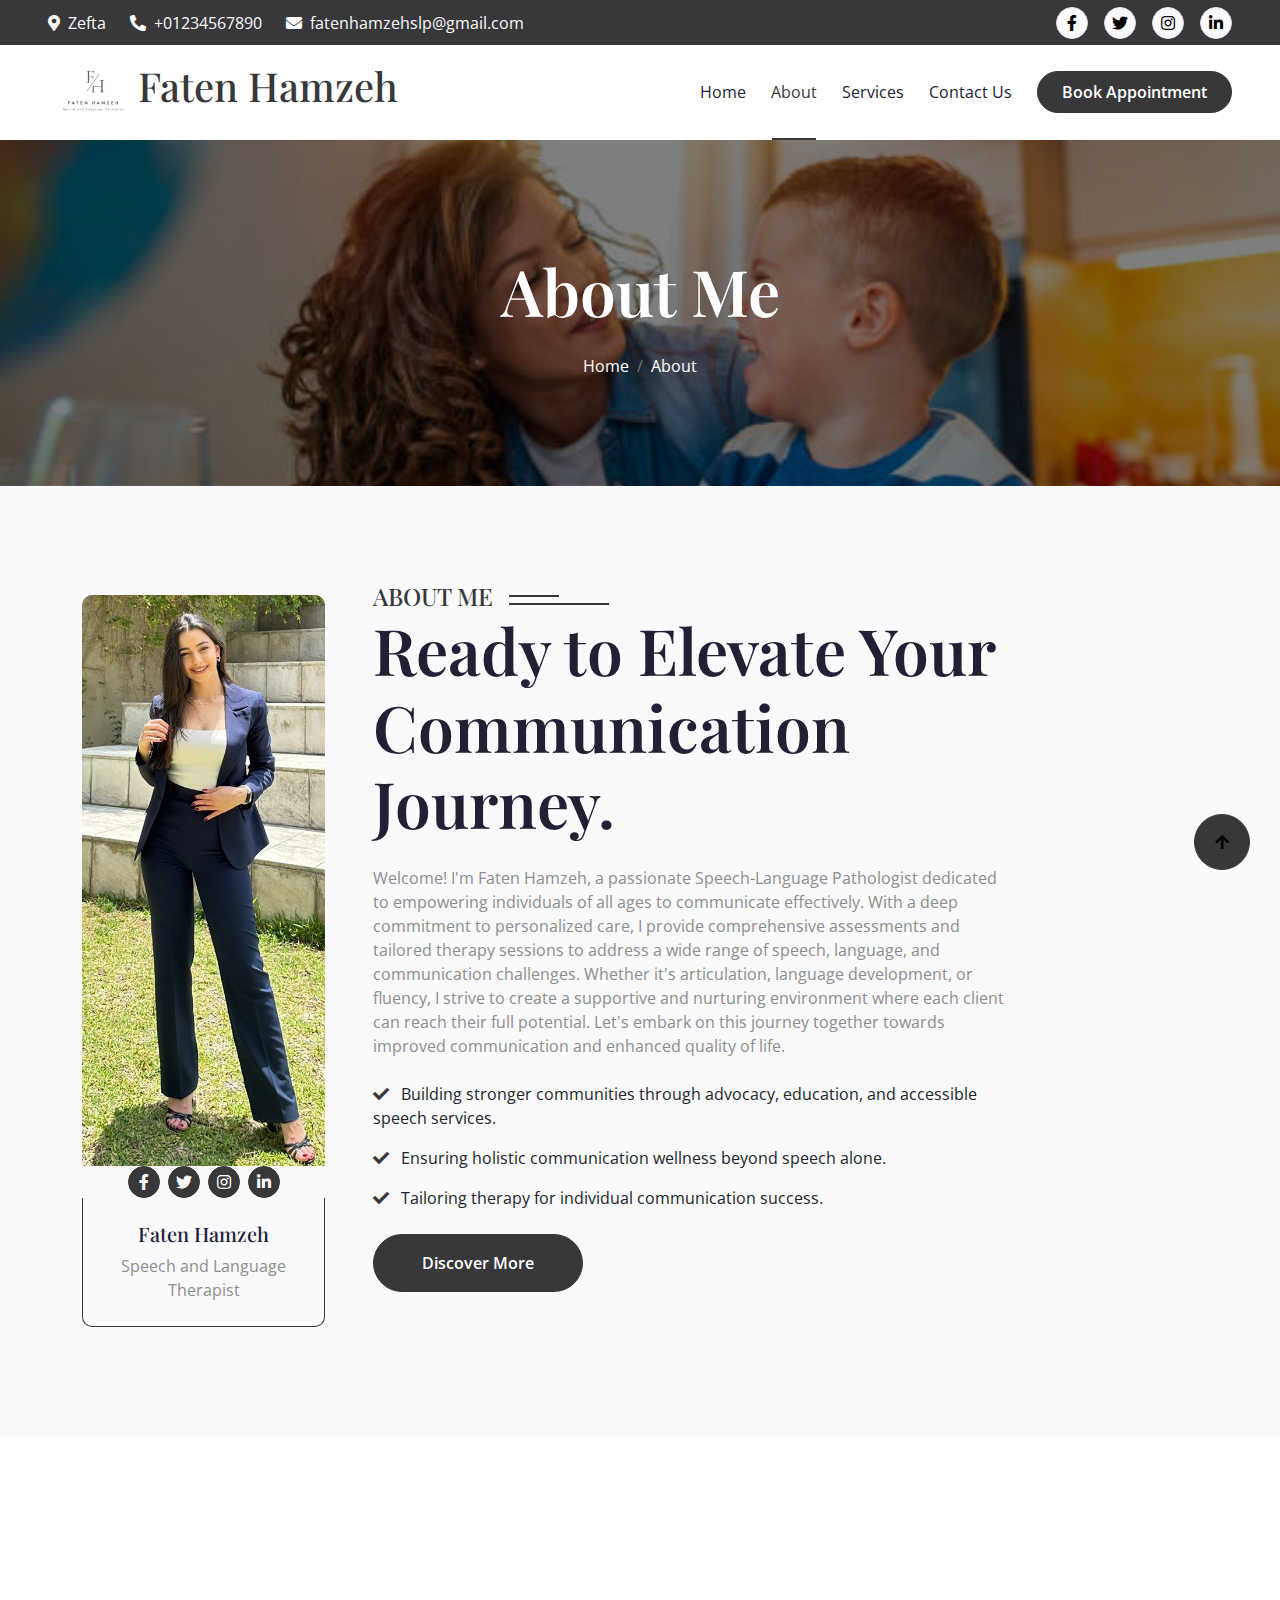
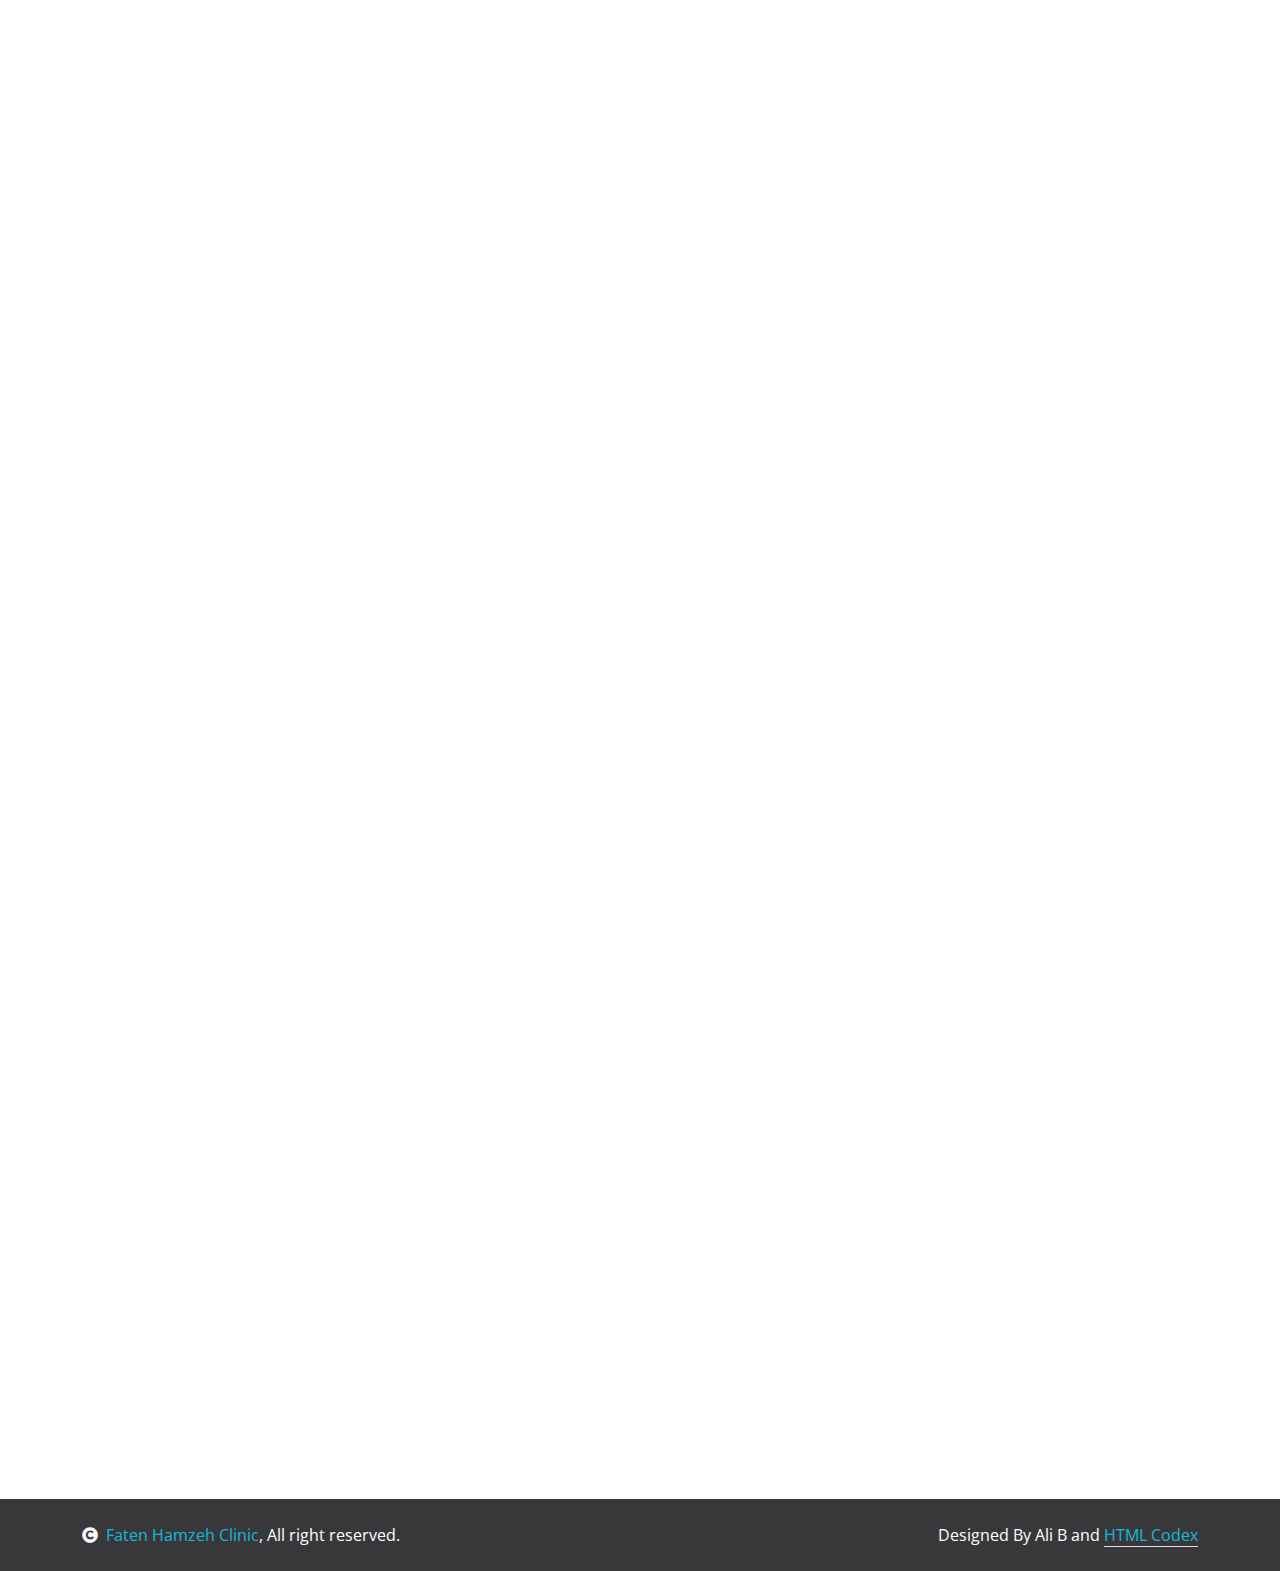
==== about.html @ fc1c50d9 "v1" ====
<!DOCTYPE html>
<html lang="en">

    <head>
        <meta charset="utf-8">
        <title>Faten Hamzeh - Speech and Language Therapist</title>
        <meta content="width=device-width, initial-scale=1.0" name="viewport">
        <meta content="" name="keywords">
        <meta content="" name="description">

        <!-- Google Web Fonts -->
        <link rel="preconnect" href="https://fonts.googleapis.com">
        <link rel="preconnect" href="https://fonts.gstatic.com" crossorigin>
        <link href="https://fonts.googleapis.com/css2?family=Open+Sans:wght@400;500;600&family=Playfair+Display:wght@400;500;600&display=swap" rel="stylesheet"> 

        <!-- Icon Font Stylesheet -->
        <link rel="stylesheet" href="https://use.fontawesome.com/releases/v5.15.4/css/all.css"/>
        <link href="https://cdn.jsdelivr.net/npm/bootstrap-icons@1.4.1/font/bootstrap-icons.css" rel="stylesheet">

        <!-- Libraries Stylesheet -->
        <link href="lib/animate/animate.min.css" rel="stylesheet">
        <link href="lib/owlcarousel/assets/owl.carousel.min.css" rel="stylesheet">


        <!-- Customized Bootstrap Stylesheet -->
        <link href="css/bootstrap.min.css" rel="stylesheet">

        <!-- Template Stylesheet -->
        <link href="css/style.css" rel="stylesheet">
    </head>

    <body>

        <!-- Spinner Start -->
        <div id="spinner" class="show bg-white position-fixed translate-middle w-100 vh-100 top-50 start-50 d-flex align-items-center justify-content-center">
            <div class="spinner-border text-primary" style="width: 3rem; height: 3rem;" role="status">
                <span class="sr-only">Loading...</span>
            </div>
        </div>
        <!-- Spinner End -->


        <!-- Topbar Start -->
        <div class="container-fluid bg-dark px-5 d-none d-lg-block">
            <div class="row gx-0 align-items-center" style="height: 45px;">
                <div class="col-lg-8 text-center text-lg-start mb-lg-0">
                    <div class="d-flex flex-wrap">
                        <a href="#" class="text-light me-4"><i class="fas fa-map-marker-alt text-primary me-2" style="color: white !important;"></i>Zefta</a>
                        <a href="#" class="text-light me-4"><i class="fas fa-phone-alt text-primary me-2" style="color: white !important;"></i>+01234567890</a>
                        <a href="#" class="text-light me-0"><i class="fas fa-envelope text-primary me-2" style="color: white !important;"></i>fatenhamzehslp@gmail.com</a>
                    </div>
                </div>
                <div class="col-lg-4 text-center text-lg-end">
                    <div class="d-flex align-items-center justify-content-end">
                        <a href="#" class="btn btn-light btn-square border rounded-circle nav-fill me-3"><i class="fab fa-facebook-f"></i></a>
                        <a href="#" class="btn btn-light btn-square border rounded-circle nav-fill me-3"><i class="fab fa-twitter"></i></a>
                        <a href="#" class="btn btn-light btn-square border rounded-circle nav-fill me-3"><i class="fab fa-instagram"></i></a>
                        <a href="#" class="btn btn-light btn-square border rounded-circle nav-fill me-0"><i class="fab fa-linkedin-in"></i></a>
                    </div>
                </div>
            </div>
        </div>
        <!-- Topbar End -->


        <!-- Navbar & Hero Start -->
        <div class="container-fluid position-relative p-0">
            <nav class="navbar navbar-expand-lg navbar-light bg-white px-4 px-lg-5 py-3 py-lg-0">
                <a href="index.html" class="navbar-brand p-0">
                    <h1 class="text-primary m-0"><img src="img/3.png" alt="Logo">Faten Hamzeh</h1>
                    <!-- <img src="img/logo.png" alt="Logo"> -->
                </a>
                <button class="navbar-toggler" type="button" data-bs-toggle="collapse" data-bs-target="#navbarCollapse">
                    <span class="fa fa-bars"></span>
                </button>
                <div class="collapse navbar-collapse" id="navbarCollapse">
                    <div class="navbar-nav ms-auto py-0">
                        <a href="index.html" class="nav-item nav-link">Home</a>
                        <a href="about.html" class="nav-item nav-link active">About</a>
                        <a href="service.html" class="nav-item nav-link">Services</a>
                        <!-- <a href="testimonial.html" class="nav-item nav-link">Testimonial</a> -->
                        <!-- <div class="nav-item dropdown">
                            <a href="#" class="nav-link dropdown-toggle" data-bs-toggle="dropdown">Pages</a>
                            <div class="dropdown-menu m-0">
                                <a href="appointment.html" class="dropdown-item">Appointment</a>
                                <a href="feature.html" class="dropdown-item">Features</a>
                                <a href="blog.html" class="dropdown-item">Our Blog</a>
                                <a href="team.html" class="dropdown-item">Our Team</a>
                                
                               <a href="404.html" class="dropdown-item">404 Page</a>
                            </div>
                        </div> -->
                        <a href="contact.html" class="nav-item nav-link">Contact Us</a>
                    </div>
                    <a href="appointment.html" class="btn btn-primary rounded-pill text-white py-2 px-4 flex-wrap flex-sm-shrink-0">Book Appointment</a>
                </div>
            </nav>
        </div>
        <!-- Navbar End -->


        <!-- Header Start -->
        <div class="container-fluid bg-breadcrumb">
            <div class="container text-center py-5" style="max-width: 900px;">
                <h3 class="text-white display-3 mb-4 wow fadeInDown" data-wow-delay="0.1s">About Me</h1>
                <ol class="breadcrumb justify-content-center mb-0 wow fadeInDown" data-wow-delay="0.3s">
                    <li class="breadcrumb-item"><a href="index.html">Home</a></li>
                    <!-- <li class="breadcrumb-item"><a href="#">Pages</a></li> -->
                    <li class="breadcrumb-item active text-primary" style="color: white !important;">About</li>
                </ol>    
            </div>
        </div>
        <!-- Header End -->


        <!-- About Start -->
        <div class="container-fluid about bg-light py-5">
            <div class="container py-5">
                <div class="row g-5 align-items-center">
                    <!-- <div class="col-lg-5 wow fadeInLeft" data-wow-delay="0.2s">
                        <div class="about-img pb-5 ps-5">
                            <img src="img/faten.JPG" class="img-fluid rounded w-100" style="object-fit: cover;" alt="Image">
                        </div>
                    </div> -->
                    <div class="col-md-6 col-lg-6 col-xl-3 wow fadeInUp" data-wow-delay="0.1s">
                        <div class="team-item rounded">
                            <div class="team-img rounded-top h-100">
                                <img src="img/faten2.JPG" class="img-fluid rounded-top w-100" alt="">
                                <div class="team-icon d-flex justify-content-center">
                                    <a class="btn btn-square btn-primary text-white rounded-circle mx-1" href=""><i class="fab fa-facebook-f"></i></a>
                                    <a class="btn btn-square btn-primary text-white rounded-circle mx-1" href=""><i class="fab fa-twitter"></i></a>
                                    <a class="btn btn-square btn-primary text-white rounded-circle mx-1" href=""><i class="fab fa-instagram"></i></a>
                                    <a class="btn btn-square btn-primary text-white rounded-circle mx-1" href=""><i class="fab fa-linkedin-in"></i></a>
                                </div>
                            </div>
                            <div class="team-content text-center border border-primary border-top-0 rounded-bottom p-4">
                                <h5>Faten Hamzeh</h5>
                                <p class="mb-0">Speech and Language Therapist</p>
                            </div>
                        </div>
                    </div>
                    <div class="col-lg-7 wow fadeInRight" data-wow-delay="0.4s">
                        <div class="section-title text-start mb-5">
                            <h4 class="sub-title pe-3 mb-0">About Me</h4>
                            <h1 class="display-3 mb-4">Ready to Elevate Your Communication Journey.</h1>
                            <p class="mb-4">Welcome! I'm Faten Hamzeh, a passionate Speech-Language Pathologist dedicated to empowering individuals of all ages to communicate effectively. With a deep commitment to personalized care, I provide comprehensive assessments and tailored therapy sessions to address a wide range of speech, language, and communication challenges. Whether it's articulation, language development, or fluency, I strive to create a supportive and nurturing environment where each client can reach their full potential. Let's embark on this journey together towards improved communication and enhanced quality of life.</p>
                            <div class="mb-4">
                                <p class="text-secondary"><i class="fa fa-check text-primary me-2"></i> Building stronger communities through advocacy, education, and accessible speech services.</p>
                                <p class="text-secondary"><i class="fa fa-check text-primary me-2"></i> Ensuring holistic communication wellness beyond speech alone.</p>
                                <p class="text-secondary"><i class="fa fa-check text-primary me-2"></i> Tailoring therapy for individual communication success.</p>
                            </div>
                            <a href="about.html" class="btn btn-primary rounded-pill text-white py-3 px-5">Discover More</a>
                        </div>
                    </div>
                </div>
            </div>
        </div>
        <!-- About End -->


        <!-- Team Start -->
        <!-- <div class="container-fluid team py-5">
            <div class="container py-5">
                <div class="section-title mb-5 wow fadeInUp" data-wow-delay="0.1s">
                    <div class="sub-style">
                        <h4 class="sub-title px-3 mb-0">Meet our team</h4>
                    </div>
                    <h1 class="display-3 mb-4">Physiotherapy Services from Professional Therapist</h1>
                    <p class="mb-0">Lorem ipsum dolor sit amet consectetur adipisicing elit. Quaerat deleniti amet at atque sequi quibusdam cumque itaque repudiandae temporibus, eius nam mollitia voluptas maxime veniam necessitatibus saepe in ab? Repellat!</p>
                </div>
                <div class="row g-4 justify-content-center">
                    <div class="col-md-6 col-lg-6 col-xl-3 wow fadeInUp" data-wow-delay="0.1s">
                        <div class="team-item rounded">
                            <div class="team-img rounded-top h-100">
                                <img src="img/team-1.jpg" class="img-fluid rounded-top w-100" alt="">
                                <div class="team-icon d-flex justify-content-center">
                                    <a class="btn btn-square btn-primary text-white rounded-circle mx-1" href=""><i class="fab fa-facebook-f"></i></a>
                                    <a class="btn btn-square btn-primary text-white rounded-circle mx-1" href=""><i class="fab fa-twitter"></i></a>
                                    <a class="btn btn-square btn-primary text-white rounded-circle mx-1" href=""><i class="fab fa-instagram"></i></a>
                                    <a class="btn btn-square btn-primary text-white rounded-circle mx-1" href=""><i class="fab fa-linkedin-in"></i></a>
                                </div>
                            </div>
                            <div class="team-content text-center border border-primary border-top-0 rounded-bottom p-4">
                                <h5>Full Name</h5>
                                <p class="mb-0">Message Physio Therapist</p>
                            </div>
                        </div>
                    </div>
                    <div class="col-md-6 col-lg-6 col-xl-3 wow fadeInUp" data-wow-delay="0.3s">
                        <div class="team-item rounded">
                            <div class="team-img rounded-top h-100">
                                <img src="img/team-2.jpg" class="img-fluid rounded-top w-100" alt="">
                                <div class="team-icon d-flex justify-content-center">
                                    <a class="btn btn-square btn-primary text-white rounded-circle mx-1" href=""><i class="fab fa-facebook-f"></i></a>
                                    <a class="btn btn-square btn-primary text-white rounded-circle mx-1" href=""><i class="fab fa-twitter"></i></a>
                                    <a class="btn btn-square btn-primary text-white rounded-circle mx-1" href=""><i class="fab fa-instagram"></i></a>
                                    <a class="btn btn-square btn-primary text-white rounded-circle mx-1" href=""><i class="fab fa-linkedin-in"></i></a>
                                </div>
                            </div>
                            <div class="team-content text-center border border-primary border-top-0 rounded-bottom p-4">
                                <h5>Full Name</h5>
                                <p class="mb-0">Rehabilitation Therapist</p>
                            </div>
                        </div>
                    </div>
                    <div class="col-md-6 col-lg-6 col-xl-3 wow fadeInUp" data-wow-delay="0.5s">
                        <div class="team-item rounded">
                            <div class="team-img rounded-top h-100">
                                <img src="img/team-3.jpg" class="img-fluid rounded-top w-100" alt="">
                                <div class="team-icon d-flex justify-content-center">
                                    <a class="btn btn-square btn-primary text-white rounded-circle mx-1" href=""><i class="fab fa-facebook-f"></i></a>
                                    <a class="btn btn-square btn-primary text-white rounded-circle mx-1" href=""><i class="fab fa-twitter"></i></a>
                                    <a class="btn btn-square btn-primary text-white rounded-circle mx-1" href=""><i class="fab fa-instagram"></i></a>
                                    <a class="btn btn-square btn-primary text-white rounded-circle mx-1" href=""><i class="fab fa-linkedin-in"></i></a>
                                </div>
                            </div>
                            <div class="team-content text-center border border-primary border-top-0 rounded-bottom p-4">
                                <h5>Full Name</h5>
                                <p class="mb-0">Doctor of Physical therapy</p>
                            </div>
                        </div>
                    </div>
                    <div class="col-md-6 col-lg-6 col-xl-3 wow fadeInUp" data-wow-delay="0.7s">
                        <div class="team-item rounded">
                            <div class="team-img rounded-top h-100">
                                <img src="img/team-4.jpg" class="img-fluid rounded-top w-100" alt="">
                                <div class="team-icon d-flex justify-content-center">
                                    <a class="btn btn-square btn-primary text-white rounded-circle mx-1" href=""><i class="fab fa-facebook-f"></i></a>
                                    <a class="btn btn-square btn-primary text-white rounded-circle mx-1" href=""><i class="fab fa-twitter"></i></a>
                                    <a class="btn btn-square btn-primary text-white rounded-circle mx-1" href=""><i class="fab fa-instagram"></i></a>
                                    <a class="btn btn-square btn-primary text-white rounded-circle mx-1" href=""><i class="fab fa-linkedin-in"></i></a>
                                </div>
                            </div>
                            <div class="team-content text-center border border-primary border-top-0 rounded-bottom p-4">
                                <h5>Full Name</h5>
                                <p class="mb-0">Doctor of Physical therapy</p>
                            </div>
                        </div>
                    </div>
                </div>
            </div>
        </div> -->
        <!-- Team End -->


        <!-- Feature Start -->
        <div class="container-fluid feature py-5">
            <div class="container py-5">
                <div class="section-title mb-5 wow fadeInUp" data-wow-delay="0.1s">
                    <div class="sub-style">
                        <h4 class="sub-title px-3 mb-0">Why Choose Me</h4>
                    </div>
                    <h1 class="display-3 mb-4">Get and Elevate Your Communication skills</h1>
                    <p class="mb-0">Choose me for personalized, expert care that prioritizes your communication goals, success stories, and holistic well-being.</p>
                </div>
                <div class="row g-4 justify-content-center">
                    <div class="col-md-6 col-lg-4 col-xl-3 wow fadeInUp" data-wow-delay="0.1s">
                        <div class="row-cols-1 feature-item p-4">
                            <div class="col-12">
                                <div class="feature-icon mb-4">
                                    <div class="p-3 d-inline-flex bg-white rounded">
                                        <i class="fas fa-user-md fa-4x text-primary"></i> 
                                    </div>
                                </div>
                                <div class="feature-content d-flex flex-column">
                                    <h5 class="mb-4">Personalized Care</h5>
                                    <p class="mb-0">Experience tailored therapy plans designed to meet your unique communication needs and goals.</p>
                                </div>
                            </div>
                        </div>
                    </div>
                    <div class="col-md-6 col-lg-4 col-xl-3 wow fadeInUp" data-wow-delay="0.3s">
                        <div class="row-cols-1 feature-item p-4">
                            <div class="col-12">
                                <div class="feature-icon mb-4">
                                    <div class="p-3 d-inline-flex bg-white rounded">
                                        <i class="fas fa-spa fa-4x text-primary"></i> 
                                    </div>
                                </div>
                                <div class="feature-content d-flex flex-column">
                                    <h5 class="mb-4">Expertise and Experience</h5>
                                    <p class="mb-0">Benefit from extensive qualifications and years of dedicated service in speech therapy.</p>
                                </div>
                            </div>
                        </div>
                    </div>
                    <div class="col-md-6 col-lg-4 col-xl-3 wow fadeInUp" data-wow-delay="0.5s">
                        <div class="row-cols-1 feature-item p-4">
                            <div class="col-12">
                                <div class="feature-icon mb-4">
                                    <div class="p-3 d-inline-flex bg-white rounded">
                                        <i class="fas fa-heart fa-4x text-primary"></i> 
                                    </div>
                                </div>
                                <div class="feature-content d-flex flex-column">
                                    <h5 class="mb-4">Client Success Stories</h5>
                                    <p class="mb-0">Discover inspiring testimonials showcasing the positive impact of therapy on individuals' lives.</p>
                                </div>
                            </div>
                        </div>
                    </div>
                    <div class="col-md-6 col-lg-4 col-xl-3 wow fadeInUp" data-wow-delay="0.7s">
                        <div class="row-cols-1 feature-item p-4">
                            <div class="col-12">
                                <div class="feature-icon mb-4">
                                    <div class="p-3 d-inline-flex bg-white rounded">
                                        <i class="fas fa-spa fa-4x text-primary"></i> 
                                    </div>
                                </div>
                                <div class="feature-content d-flex flex-column">
                                    <h5 class="mb-4">Holistic Approach</h5>
                                    <p class="mb-0">Receive comprehensive care addressing speech and overall communication well-being.</p>
                                </div>
                            </div>
                        </div>
                    </div>
                    <div class="col-md-6 col-lg-4 col-xl-3 wow fadeInUp" data-wow-delay="0.1s">
                        <div class="row-cols-1 feature-item p-4">
                            <div class="col-12">
                                <div class="feature-icon mb-4">
                                    <div class="p-3 d-inline-flex bg-white rounded">
                                        <i class="fas fa-users fa-4x text-primary"></i> 
                                    </div>
                                </div>
                                <div class="feature-content d-flex flex-column">
                                    <h5 class="mb-4">Continued Support</h5>
                                    <p class="mb-0">Access ongoing resources and support to maintain progress beyond therapy sessions.</p>
                                </div>
                            </div>
                        </div>
                    </div>
                    <div class="col-md-6 col-lg-4 col-xl-3 wow fadeInUp" data-wow-delay="0.3s">
                        <div class="row-cols-1 feature-item p-4">
                            <div class="col-12">
                                <div class="feature-icon mb-4">
                                    <div class="p-3 d-inline-flex bg-white rounded">
                                        <i class="fas fa-users fa-4x text-primary"></i> 
                                    </div>
                                </div>
                                <div class="feature-content d-flex flex-column">
                                    <h5 class="mb-4">Collaborative Environment</h5>
                                    <p class="mb-0">Engage in a collaborative partnership to ensure effective treatment outcomes.</p>
                                </div>
                            </div>
                        </div>
                    </div>
                    <div class="col-md-6 col-lg-4 col-xl-3 wow fadeInUp" data-wow-delay="0.5s">
                        <div class="row-cols-1 feature-item p-4">
                            <div class="col-12">
                                <div class="feature-icon mb-4">
                                    <div class="p-3 d-inline-flex bg-white rounded">
                                        <i class="fab fa-pied-piper fa-4x text-primary"></i>
                                    </div>
                                </div>
                                <div class="feature-content d-flex flex-column">
                                    <h5 class="mb-4">Innovative Techniques</h5>
                                    <p class="mb-0">Explore cutting-edge methods grounded in the latest research for optimal results.</p>
                                </div>
                            </div>
                        </div>
                    </div>
                    <div class="col-md-6 col-lg-4 col-xl-3 wow fadeInUp" data-wow-delay="0.7s">
                        <div class="row-cols-1 feature-item p-4">
                            <div class="col-12">
                                <div class="feature-icon mb-4">
                                    <div class="p-3 d-inline-flex bg-white rounded">
                                        <i class="fas fa-hospital-user fa-4x text-primary"></i> 
                                    </div>
                                </div>
                                <div class="feature-content d-flex flex-column">
                                    <h5 class="mb-4">Accessibility</h5>
                                    <p class="mb-0">Enjoy flexible scheduling options and convenient virtual consultations for accessible care.</p>
                                </div>
                            </div>
                        </div>
                    </div>
                    <div class="col-12 text-center wow fadeInUp" data-wow-delay="0.2s">
                        <a href="about.html" class="btn btn-primary rounded-pill text-white py-3 px-5">More Details</a>
                    </div>
                </div>
            </div>
        </div>
        <!-- Feature End -->


        <!-- Footer Start -->
        <div class="container-fluid footer py-5 wow fadeIn" data-wow-delay="0.2s">
            <div class="container py-5">
                <div class="row g-5">
                    <div class="col-md-6 col-lg-6 col-xl-3">
                        <div class="footer-item d-flex flex-column">
                            <h4 class="text-white mb-4"><i class="fas fa-star-of-life me-3"></i>Faten Hamzeh</h4>
                            <p>Speech and Language Therapist
                            </p>
                            <div class="d-flex align-items-center">
                                <i class="fas fa-share fa-2x text-white me-2"></i>
                                <a class="btn-square btn btn-primary text-white rounded-circle mx-1" href=""><i class="fab fa-facebook-f"></i></a>
                                <a class="btn-square btn btn-primary text-white rounded-circle mx-1" href=""><i class="fab fa-twitter"></i></a>
                                <a class="btn-square btn btn-primary text-white rounded-circle mx-1" href=""><i class="fab fa-instagram"></i></a>
                                <a class="btn-square btn btn-primary text-white rounded-circle mx-1" href=""><i class="fab fa-linkedin-in"></i></a>
                            </div>
                        </div>
                    </div>
                    <div class="col-md-6 col-lg-6 col-xl-3">
                        <div class="footer-item d-flex flex-column">
                            <h4 class="mb-4 text-white">Quick Links</h4>
                            <a href=""><i class="fas fa-angle-right me-2"></i> About Us</a>
                            <a href=""><i class="fas fa-angle-right me-2"></i> Contact Us</a>
                            <a href=""><i class="fas fa-angle-right me-2"></i> Privacy Policy</a>
                            <a href=""><i class="fas fa-angle-right me-2"></i> Terms & Conditions</a>
                        </div>
                    </div>
                    <div class="col-md-6 col-lg-6 col-xl-3">
                        <div class="footer-item d-flex flex-column">
                            <h4 class="mb-4 text-white">Faten Services</h4>
                            <a href=""><i class="fas fa-angle-right me-2"></i> All Services</a>
                            <a href=""><i class="fas fa-angle-right me-2"></i> Speech and language therapy</a>
                        </div>
                    </div>
                    <div class="col-md-6 col-lg-6 col-xl-3">
                        <div class="footer-item d-flex flex-column">
                            <h4 class="mb-4 text-white">Contact Info</h4>
                            <a href=""><i class="fa fa-map-marker-alt me-2"></i> Zefta</a>
                            <a href=""><i class="fas fa-envelope me-2"></i> fatenhamzehslp@gmail.com</a>
                            <a href=""><i class="fas fa-phone me-2"></i> +012 345 67890</a>
                        </div>
                    </div>
                </div>
            </div>
        </div>
        <!-- Footer End -->
        
        <!-- Copyright Start -->
        <div class="container-fluid copyright py-4">
            <div class="container">
                <div class="row g-4 align-items-center">
                    <div class="col-md-6 text-center text-md-start mb-md-0">
                        <span class="text-white"><a href="#"><i class="fas fa-copyright text-light me-2"></i>Faten Hamzeh Clinic</a>, All right reserved.</span>
                    </div>
                    <div class="col-md-6 text-center text-md-end text-white">
                        <!--/*** This template is free as long as you keep the below author’s credit link/attribution link/backlink. ***/-->
                        <!--/*** If you'd like to use the template without the below author’s credit link/attribution link/backlink, ***/-->
                        <!--/*** you can purchase the Credit Removal License from "https://htmlcodex.com/credit-removal". ***/-->
                        Designed By Ali B and <a class="border-bottom" href="https://htmlcodex.com">HTML Codex</a>
                    </div>
                </div>
            </div>
        </div>
        <!-- Copyright End -->

        <!-- Back to Top -->
        <a href="#" class="btn btn-primary btn-lg-square back-to-top"><i class="fa fa-arrow-up"></i></a>   

        
        <!-- JavaScript Libraries -->
        <script src="https://ajax.googleapis.com/ajax/libs/jquery/3.6.4/jquery.min.js"></script>
        <script src="https://cdn.jsdelivr.net/npm/bootstrap@5.0.0/dist/js/bootstrap.bundle.min.js"></script>
        <script src="lib/wow/wow.min.js"></script>
        <script src="lib/easing/easing.min.js"></script>
        <script src="lib/waypoints/waypoints.min.js"></script>
        <script src="lib/owlcarousel/owl.carousel.min.js"></script>
        

        <!-- Template Javascript -->
        <script src="js/main.js"></script>
        
    </body>

</html>
---- css/style.css ----
/*** Spinner Start ***/
/*** Spinner ***/
#spinner {
    opacity: 0;
    visibility: hidden;
    transition: opacity .5s ease-out, visibility 0s linear .5s;
    z-index: 99999;
}

#spinner.show {
    transition: opacity .5s ease-out, visibility 0s linear 0s;
    visibility: visible;
    opacity: 1;
}
/*** Spinner End ***/

.back-to-top {
    position: fixed;
    right: 30px;
    bottom: 30px;
    display: flex;
    width: 45px;
    height: 45px;
    align-items: center;
    justify-content: center;
    transition: 0.5s;
    z-index: 99;
}

/*** Button Start ***/
.btn {
    font-weight: 600;
    transition: .5s;
}

.btn-square {
    width: 32px;
    height: 32px;
}

.btn-sm-square {
    width: 34px;
    height: 34px;
}

.btn-md-square {
    width: 44px;
    height: 44px;
}

.btn-lg-square {
    width: 56px;
    height: 56px;
}

.btn-square,
.btn-sm-square,
.btn-md-square,
.btn-lg-square {
    padding: 0;
    display: flex;
    align-items: center;
    justify-content: center;
    font-weight: normal;
    border-radius: 50%;
}

.btn.btn-primary {
    box-shadow: inset 0 0 0 0 var(--bs-primary);
}

.btn.btn-primary:hover {
    box-shadow: inset 300px 0 0 0 var(--bs-light) !important;
    color: var(--bs-primary) !important;
}

.btn.btn-light {
    box-shadow: inset 0 0 0 0 var(--bs-primary);
}

.btn.btn-light:hover {
    box-shadow: inset 300px 0 0 0 var(--bs-primary);
    color: var(--bs-light) !important;
}

.btn-hover {
    transition: 0.5s;
}

.btn-hover:hover {
    color: var(--bs-secondary) !important;
}

/*** Section Title Start ***/
.section-title {
    max-width: 900px;
    text-align: center;
    margin: 0 auto;
}

.section-title .sub-style {
    position: relative;
    display: inline-block;
    text-transform: uppercase;
    color: var(--bs-primary);
}

.section-title .sub-style::before {
    content: "";
    width: 100px;
    position: absolute;
    top: 50%;
    left: 0;
    transform: translateY(-50%);
    margin-top: 8px;
    margin-left: -100px;
    border: 1px solid var(--bs-primary) !important;
}

.section-title .sub-style::after {
    content: "";
    width: 50px;
    position: absolute;
    top: 50%;
    left: 0;
    transform: translateY(-50%);
    margin-bottom: 5px;
    margin-left: -50px;
    border: 1px solid var(--bs-primary) !important;
}

.sub-title {
    position: relative;
    display: inline-block;
    text-transform: uppercase;
    color: var(--bs-primary);
}

.sub-title::before {
    content: "";
    width: 100px;
    position: absolute;
    top: 50%;
    right: 0;
    transform: translateY(-50%);
    margin-top: 8px;
    margin-right: -100px;
    border: 1px solid var(--bs-primary) !important;
}

.sub-title::after {
    content: "";
    width: 50px;
    position: absolute;
    top: 50%;
    right: 0;
    transform: translateY(-50%);
    margin-bottom: 8px;
    margin-right: -50px;
    border: 1px solid var(--bs-primary) !important;
}


/*** Topbar Start ***/
.fixed-top .container {
    transition: 0.5s;
}

.topbar {
    padding: 2px 10px 2px 20px;
    background: var(--bs-primary) !important;
}

.topbar a,
.topbar a i {
    transition: 0.5s;
}

.topbar a:hover,
.topbar a i:hover {
    color: var(--bs-secondary) !important;
}


@media (max-width: 576px) {
    .topbar {
        display: none;    
    }
}
/*** Topbar End ***/


/*** Navbar ***/
.navbar-light .navbar-nav .nav-link {
    font-family: 'Open Sans', sans-serif;
    position: relative;
    margin-right: 25px;
    padding: 35px 0;
    color: var(--bs-dark) !important;
    font-size: 16px;
    font-weight: 400;
    outline: none;
    transition: .5s;
}

.sticky-top.navbar-light .navbar-nav .nav-link {
    padding: 20px 0;
    color: var(--dark) !important;
}

.navbar-light .navbar-nav .nav-link:hover,
.navbar-light .navbar-nav .nav-link.active {
    color: var(--bs-primary) !important;
}

.navbar-light .navbar-brand img {
    max-height: 90px;
    transition: .5s;
}

.sticky-top.navbar-light .navbar-brand img {
    max-height: 45px;
}

.navbar .dropdown-toggle::after {
    border: none;
    content: "\f107";
    font-family: "Font Awesome 5 Free";
    font-weight: 600;
    vertical-align: middle;
    margin-left: 8px;
}

@media (min-width: 1200px) {
    .navbar .nav-item .dropdown-menu {
        display: block;
        visibility: hidden;
        top: 100%;
        transform: rotateX(-75deg);
        transform-origin: 0% 0%;
        border: 0;
        border-radius: 10px;
        transition: .5s;
        opacity: 0;
    }
}

.dropdown .dropdown-menu a:hover {
    background: var(--bs-primary);
    color: var(--bs-white);
}

.navbar .nav-item:hover .dropdown-menu {
    transform: rotateX(0deg);
    visibility: visible;
    background: var(--bs-light) !important;
    transition: .5s;
    opacity: 1;
}

@media (max-width: 991.98px) {
    .sticky-top.navbar-light {
        position: relative;
        background: var(--bs-white);
    }

    .navbar.navbar-expand-lg .navbar-toggler {
        padding: 10px 20px;
        border: 1px solid var(--bs-primary);
        color: var(--bs-primary);
    }

    .navbar-light .navbar-collapse {
        margin-top: 15px;
        border-top: 1px solid #DDDDDD;
    }

    .navbar-light .navbar-nav .nav-link,
    .sticky-top.navbar-light .navbar-nav .nav-link {
        padding: 10px 0;
        margin-left: 0;
        color: var(--bs-dark) !important;
    }

    .navbar-light .navbar-brand img {
        max-height: 45px;
    }
}

@media (min-width: 992px) {
    .navbar-light {
        position: absolute;
        width: 100%;
        top: 0;
        left: 0;
        border-bottom: 1px solid rgba(255, 255, 255, .1);
        z-index: 999;
    }
    
    .sticky-top.navbar-light {
        position: fixed;
        background: var(--bs-light) !important;
    }

    .navbar-light .navbar-nav .nav-link::before {
        position: absolute;
        content: "";
        width: 0;
        height: 2px;
        bottom: -1px;
        left: 50%;
        background: var(--bs-primary);
        transition: .5s;
    }

    .navbar-light .navbar-nav .nav-link:hover::before,
    .navbar-light .navbar-nav .nav-link.active::before {
        width: calc(100% - 2px);
        left: 1px;
    }

    .navbar-light .navbar-nav .nav-link.nav-contact::before {
        display: none;
    }
}
/*** Carousel Hero Header Start ***/
.header-carousel {
    position: relative; 
}

.header-carousel .owl-nav .owl-prev {
    position: absolute;
    width: 70px;
    height: 70px;
    top: 50%;
    left: 20px;
    transform: translateY(-50%);
    border-radius: 50%;
    background: var(--bs-primary);
    color: var(--bs-white);
    font-size: 30px;
    display: flex;
    align-items: center;
    justify-content: center;
    transition: 0.5s;
}

.header-carousel .owl-nav .owl-next {
    position: absolute;
    width: 70px;
    height: 70px;
    top: 50%;
    right: 20px;
    transform: translateY(-50%);
    border-radius: 50%;
    background: var(--bs-primary);
    color: var(--bs-white);
    font-size: 30px;
    display: flex;
    align-items: center;
    justify-content: center;
    transition: 0.5s;
}

.header-carousel .owl-nav .owl-prev,
.header-carousel .owl-nav .owl-next {
    transition: 0.5s;
}

.header-carousel .owl-nav .owl-prev:hover,
.header-carousel .owl-nav .owl-next:hover {
    box-shadow: inset 150px 0 0 0 var(--bs-light) !important;
    color: var(--bs-primary) !important;
}

@media (max-width: 576px) {
    .header-carousel .owl-nav .owl-prev,
    .header-carousel .owl-nav .owl-next {
        top: 630px;
        transition: 0.5s;
    }

    .header-carousel .header-carousel-item .carousel-caption .carousel-caption-content {
        width: 95% !important;
    }
 
}

.header-carousel .header-carousel-item,
.header-carousel .header-carousel-item img {
    position: relative;
    width: 100%;
    height: 700px;
    margin-top: 95px;
    display: block;
    object-fit: cover;
    transition: 0.5s;

}

@media (max-width: 992px) {
    .header-carousel .header-carousel-item,
    .header-carousel .header-carousel-item img {
        margin-top: 0;
        transition: 0.5s;
    }

}

@media (min-width: 992px) {
    .header-carousel .owl-nav .owl-prev,
    .header-carousel .owl-nav .owl-next {
        margin-top: 50px;
    }
}

.header-carousel .header-carousel-item .carousel-caption {
    width: 100%;
    height: 100%;
    position: absolute;
    top: 0;
    left: 0;
    padding: 100px 0;
    display: flex;
    align-items: center;
    justify-content: center;
    background: rgba(0, 0, 0, .5);
}

.header-carousel .header-carousel-item .carousel-caption .carousel-caption-content {
    position: relative;
    width: 75%;
    
}
/*** Carousel Hero Header End ***/


/*** Single Page Hero Header Start ***/
.bg-breadcrumb {
    background: linear-gradient(rgba(0, 0, 0, 0.5), rgba(0, 0, 0, 0.5)), url(../img/carouselslp-2.jpg);
    background-position: center center;
    background-repeat: no-repeat;
    background-size: cover;
    padding: 160px 0 60px 0;
}

.bg-breadcrumb .breadcrumb-item a {
    color: var(--bs-white) !important;
}
/*** Single Page Hero Header End ***/


/*** Service Start ***/
.service .service-item {
    box-shadow: 0 0 45px rgba(0, 0, 0, .2) ;
}

.service .service-item .service-img {
    position: relative;
    overflow: hidden;
    z-index: 1;
}

.service .service-item .service-img img {
    transition: 0.5s;
}

.service .service-item .service-img::before {
    width: 100%;
    height: 0;
    position: absolute;
    content: "";
    top: 0;
    left: 0;
    border-top-right-radius: 10px;
    border-top-left-radius: 10px;
    transition: 0.5s;
    z-index: 5;
    
}

.service .service-item:hover .service-img::before {
    height: 100%;
    background: #c4c4c900;
}

.service .service-item .service-img:hover img {
    transform: scale(1.3);
}

.service .service-item .service-content {
    position: relative;
    z-index: 2;

}

.service .service-item .service-content::before {
    width: 100%;
    height: 8px;
    position: absolute;
    content: "";
    bottom: 0;
    left: 0;
    border-bottom-left-radius: 10px;
    border-bottom-right-radius: 10px;
    background: #38383B;
    transition: 0.5s;
    z-index: 3;
}

.service .service-item:hover .service-content::before {
    background:#38383B;
    height: 100%;
}

.service .service-item .service-content .service-content-inner {
    transition: 0.5s;
}


.service .service-item:hover .service-content .service-content-inner {
    position: relative;
    color: var(--bs-white) !important;
    z-index: 9;
}
.service .service-item:hover .service-content .service-content-inner h5 {
    color: var(--bs-secondary);
}

/*** Service End ***/

/*** About Start ***/
.about .about-img {
    position: relative;
    overflow: hidden;
    height: 100%;
    border-radius: 10px;
}

.about .about-img .about-img-inner {
    position: absolute;
    left: 0; 
    bottom: 0; 
    border: 10px solid; 
    border-color: var(--bs-white) var(--bs-white) var(--bs-white) var(--bs-white);
    border-radius: 50%;

}

.about .about-img .about-experience {
    position: absolute;
    top: 125px; 
    left: -125px; 
    transform: rotate(-90deg);
    background: transparent;
    color: var(--bs-primary);
    font-size: 20px;
    font-weight: 600;
    letter-spacing: 4px;
}

/*** About End ***/

/*** Feature Start ***/
.feature .feature-item {
    position: relative;
    display: flex;
    border: 1px solid var(--bs-primary);
    border-radius: 10px;
    background: var(--bs-light);
    transition: 0.5s;

}

.feature .feature-item::before {
    width: 0;
    height: 100%;
    content: "";
    position: absolute;
    top: 0;
    left: 0;
    border-radius: 10px;
    transition: 0.5s;
}

.feature .feature-item:hover::before {
    width: 100%;
    background: var(--bs-primary);
}

.feature .feature-item .feature-icon {
    display: inline-flex;
    border-radius: 10px;
    transition: 0.5s;
}

.feature .feature-item:hover .feature-icon {
    position: relative;
    z-index: 2;
}

.feature .feature-item:hover .feature-content {
    position: relative;
    color: var(--bs-white);
    z-index: 2;
}

.feature .feature-item:hover .feature-content h5 {
    color: #fff;
}
/*** Feature End ***/


/*** Appointment Start ***/
.appointment {
    background: linear-gradient(rgba(255, 255, 255, 0.9), rgba(255, 255, 255, 0.9)), url(../img/carouselslp-2.jpg);
    background-position: center center;
    background-repeat: no-repeat;
    background-size: cover;
    background-attachment: fixed;
}

.appointment .appointment-form {
    background: rgba(239, 162, 134, 0.3);
}

.appointment .appointment-form .btn.btn-primary {
    box-shadow: inset 0 0 0 0 var(--bs-primary);
}

.appointment .appointment-form .btn.btn-primary:hover {
    box-shadow: inset 600px 0 0 0 var(--bs-light) !important;
    color: var(--bs-primary) !important;
}
/*** Youtube Video start ***/
.video {
    position: relative;
}

.video .btn-play {
    position: absolute;
    z-index: 3;
    top: 50%;
    left: 50%;
    transform: translate(-50%, -50%);
    box-sizing: content-box;
    display: block;
    width: 33px;
    height: 44px;
    border-radius: 50%;
    transition: 0.5s;
    

}

.video .btn-play:before {
    content: "";
    position: absolute;
    z-index: 0;
    left: 50%;
    top: 50%;
    transform: translate(-50%, -50%);
    display: block;
    width: 115px;
    height: 115px;
    background: var(--bs-primary);
    border-radius: 50%;
    animation: pulse-border 1500ms ease-out infinite;
    transition: 0.5s;
}

.video .btn-play:after {
    content: "";
    position: absolute;
    z-index: 1;
    left: 50%;
    top: 50%;
    transform: translate(-50%, -50%);
    display: block;
    width: 100px;
    height: 100px;
    background: var(--bs-secondary);
    border-radius: 50%;
    transition: all 300ms;
}

.video .btn-play span {
    display: block;
    position: relative;
    z-index: 3;
    width: 0;
    height: 0;
    border-left: 33px solid var(--bs-white);
    border-top: 22px solid transparent;
    border-bottom: 22px solid transparent;
    margin-left: 5px;
}

@keyframes pulse-border {
    0% {
        transform: translateX(-50%) translateY(-50%) translateZ(0) scale(1);
        opacity: 1;
    }

    100% {
        transform: translateX(-50%) translateY(-50%) translateZ(0) scale(1.5);
        opacity: 0;
    }
}

#videoModal {
    z-index: 99999;
}

#videoModal .modal-dialog {
    position: relative;
    max-width: 800px;
    margin: 60px auto 0 auto;
}

#videoModal .modal-body {
    position: relative;
    padding: 0px;
}

#videoModal .close {
    position: absolute;
    width: 30px;
    height: 30px;
    right: 0px;
    top: -30px;
    z-index: 999;
    font-size: 30px;
    font-weight: normal;
    color: #ffffff;
    background: #000000;
    opacity: 1;
}
/*** Youtube Video End ***/
/*** Appointment End ***/


/*** Team Start ***/
.team .team-item .team-img {
    position: relative;
    overflow: hidden;
}

.team .team-item .team-img::before {
    position: absolute;
    content: "";
    width: 100%;
    height: 100%;
    top: 0;
    left: 0;
    border-top-right-radius: 10px;
    border-top-left-radius: 10px;
    transition: 0.5s;
}

.team .team-item .team-img .team-icon {
    position: absolute;
    bottom: -125px;
    left: 50%;
    transform: translateX(-50%);
    transition: 0.5s;
}

.team .team-item .team-img:hover .team-icon {
    margin-bottom: 145px;
}

.team .team-item:hover .team-img::before {
    background: rgba(21, 185, 217, .3);
}

.team .team-item .team-content {
    color: var(--bs-primary);
    transition: 0.5s;
}

.team .team-item .team-content h5 {
    color: var(--bs-secondary);
    transition: 0.5s;
}

.team .team-item:hover .team-content h5 {
    color: var(--bs-dark);
}

.team .team-item:hover .team-content {
    background: var(--bs-primary);
    color: var(--bs-white);
}
/*** Team End ***/


/*** testimonial Start ***/
.testimonial {
    background: linear-gradient(#38383B, rgba(255, 255, 255, 0.55)), url(../img/carouselslp-1.jpg);
    background-position: center center;
    background-repeat: no-repeat;
    background-size: cover;
    background-attachment: fixed;
}

.testimonial .testimonial-item .testimonial-inner {
    display: flex;
    flex-direction: column;
    align-items: center;
    text-align: center;
    border-radius: 10px;
    background: transparent;
}

.testimonial .testimonial-item .testimonial-inner .testimonial-inner-img {
    width: 100px;
    height: 100px;
    border-radius: 50%;
    border: 5px solid var(--bs-white);
}

.testimonial .testimonial-carousel.owl-carousel {
    position: relative;
}

.testimonial .testimonial-carousel .owl-nav .owl-prev {
    position: absolute;
    top: 50%;
    left: -20px;
    transform: translateY(-50%);
    width: 60px;
    height: 60px;
    border-radius: 50%;
    display: flex;
    align-items: center;
    justify-content: center;
    font-size: 20px;
    background: var(--bs-light);
    color: var(--bs-primary);
    transition: 0.5s;
}

.testimonial .testimonial-carousel .owl-nav .owl-next {
    position: absolute;
    top: 50%;
    right: -20px;
    transform: translateY(-50%);
    width: 60px;
    height: 60px;
    border-radius: 50%;
    display: flex;
    align-items: center;
    justify-content: center;
    font-size: 20px;
    background: var(--bs-light);
    color: var(--bs-primary);
    transition: 0.5s;
}


.testimonial .testimonial-carousel .owl-nav .owl-prev:hover,
.testimonial .testimonial-carousel .owl-nav .owl-next:hover {
    box-shadow: inset 100px 0 0 0 var(--bs-primary) !important;
    color: var(--bs-white) !important;
}


@media (max-width: 900px) {
    .testimonial .testimonial-carousel .owl-nav .owl-prev {
        margin-top: -190px;
        margin-left: 40px;
    }

    .testimonial .testimonial-carousel .owl-nav .owl-next {
        margin-top: -190px;
        margin-right: 40px;
    }
    
}

.testimonial-carousel .owl-dots {
    display: flex;
    justify-content: center;
    margin-top: 20px;
}

.testimonial-carousel .owl-dots .owl-dot {
    width: 20px;
    height: 20px;
    border-radius: 50%;
    margin-right: 15px;
    border: 1px solid var(--bs-white);
    background: transparent;
    transition: 0.5s;
}

.testimonial-carousel .owl-dots .owl-dot.active {
    width: 20px;
    height: 20px;
    background: var(--bs-secondary) !important;
}

.testimonial-carousel .owl-dots .owl-dot span {
    position: relative;
    margin-top: 50%;
    margin-left: 50%;
    transform: translate(-50%, -50%);
    display: flex;
    align-items: center;
    justify-content: center;
}

.testimonial-carousel .owl-dots .owl-dot span::after {
    content: "";
    position: absolute;
    top: 50%;
    right: 1px;
    transform: translateY(-50%);
    width: 8px;
    height: 8px;
    border-radius: 8px;
    display: flex;
    align-items: center;
    justify-content: center;
    text-align: center;
    background: var(--bs-white);
}

.testimonial .testimonial-carousel .testimonial-item .testimonial-inner p.fs-7 {
    transition: 0.5s;
}

@media (min-width: 900px) {
    .testimonial .testimonial-carousel .testimonial-item .testimonial-inner p.fs-7 {
        font-size: 20px;
    }
}


/* Testimonial Section Title Start */
.testimonial .section-title {
    max-width: 900px;
    text-align: center;
    margin: 0 auto;
}

.testimonial .section-title .sub-style {
    position: relative;
    display: inline-block;
    text-transform: uppercase;
    color: var(--bs-primary);
}

.testimonial .section-title .sub-style::before {
    content: "";
    width: 100px;
    position: absolute;
    top: 50%;
    left: 0;
    transform: translateY(-50%);
    margin-top: 8px;
    margin-left: -100px;
    border: 1px solid var(--bs-white) !important;
}

.testimonial .section-title .sub-style::after {
    content: "";
    width: 50px;
    position: absolute;
    top: 50%;
    left: 0;
    transform: translateY(-50%);
    margin-bottom: 5px;
    margin-left: -50px;
    border: 1px solid var(--bs-white) !important;
}

.testimonial .section-title .sub-title {
    position: relative;
    display: inline-block;
    text-transform: uppercase;
    color: var(--bs-primary);
}

.testimonial .section-title .sub-title::before {
    content: "";
    width: 100px;
    position: absolute;
    top: 50%;
    right: 0;
    transform: translateY(-50%);
    margin-top: 8px;
    margin-right: -100px;
    border: 1px solid var(--bs-white) !important;
}

.testimonial .section-title .sub-title::after {
    content: "";
    width: 50px;
    position: absolute;
    top: 50%;
    right: 0;
    transform: translateY(-50%);
    margin-bottom: 8px;
    margin-right: -50px;
    border: 1px solid var(--bs-white) !important;
}
/*** Testimonial End ***/


/*** Blog Start ***/
.blog .blog-item .blog-img {
    position: relative;
    overflow: hidden;
    border-top-right-radius: 10px;
    border-top-left-radius: 10px;
}

.blog .blog-item .blog-img::after {
    content: "";
    position: absolute;
    top: 0;
    left: 0;
    width: 100%;
    height: 100%;
    border-top-right-radius: 10px;
    border-top-left-radius: 10px;
    transition: 0.5s;
}

.blog .blog-item .blog-img img {
    transition: 0.5s;
}

.blog .blog-item .blog-img:hover img {
    transform: scale(1.3);
}

.blog .blog-item:hover .blog-img::after {
    background: rgba(21, 185, 217, .5);
}

.blog .blog-item .blog-centent {
    background: var(--bs-light);
    border: 1px solid var(--bs-primary);
    border-top: 0;
    border-bottom-left-radius: 10px;
    border-bottom-right-radius: 10px;
}
/*** Blog End ***/


/*** Contact Start ***/
.contact {
    background: linear-gradient(#38383B, rgb(0 0 0 / 55%)), url(../img/carouselslp-1.jpg);
    background-position: center center;
    background-repeat: no-repeat;
    background-size: cover;
    background-attachment: fixed;
}


.contact .contact-form .btn.btn-light {
    box-shadow: inset 0 0 0 0 var(--bs-primary);
}

.contact .contact-form .btn.btn-light:hover {
    box-shadow: inset 600px 0 0 0 var(--bs-primary) !important;
    color: var(--bs-white) !important;
}

.contact .contact-form .form-floating input,
.contact .contact-form .form-floating textarea,
.contact .contact-form .form-floating label {
    color: var(--bs-light);
}



/* Testimonial Section Title Start */
.contact .section-title {
    max-width: 900px;
    text-align: center;
    margin: 0 auto;
}

.contact .section-title .sub-style {
    position: relative;
    display: inline-block;
    text-transform: uppercase;
    color: var(--bs-primary);
}

.contact .section-title .sub-style::before {
    content: "";
    width: 100px;
    position: absolute;
    top: 50%;
    left: 0;
    transform: translateY(-50%);
    margin-top: 8px;
    margin-left: -100px;
    border: 1px solid var(--bs-white) !important;
}

.contact .section-title .sub-style::after {
    content: "";
    width: 50px;
    position: absolute;
    top: 50%;
    left: 0;
    transform: translateY(-50%);
    margin-bottom: 5px;
    margin-left: -50px;
    border: 1px solid var(--bs-white) !important;
}

.contact .section-title .sub-title {
    position: relative;
    display: inline-block;
    text-transform: uppercase;
    color: var(--bs-primary);
}

.contact .section-title .sub-title::before {
    content: "";
    width: 100px;
    position: absolute;
    top: 50%;
    right: 0;
    transform: translateY(-50%);
    margin-top: 8px;
    margin-right: -100px;
    border: 1px solid var(--bs-white) !important;
}

.contact .section-title .sub-title::after {
    content: "";
    width: 50px;
    position: absolute;
    top: 50%;
    right: 0;
    transform: translateY(-50%);
    margin-bottom: 8px;
    margin-right: -50px;
    border: 1px solid var(--bs-white) !important;
}
/*** Contact End ***/


/*** Footer Start ***/
.footer {
    background: linear-gradient(rgba(0, 0, 0, 0.9), rgba(0, 0, 0, 0.9)), url(../img/carouselslp-2.jpg);
    background-position: center center;
    background-repeat: no-repeat;
    background-size: cover;
}
.footer .footer-item a {
    line-height: 35px;
    color: var(--bs-body);
    transition: 0.5s;
}

.footer .footer-item p {
    line-height: 35px;
}

.footer .footer-item a:hover {
    letter-spacing: 2px;
    color: rgba(255, 255, 255, 0.55);
}

/*** Footer End ***/

/*** copyright Start ***/
.copyright {
    background: #38383B  !important;
}
/*** copyright end ***/
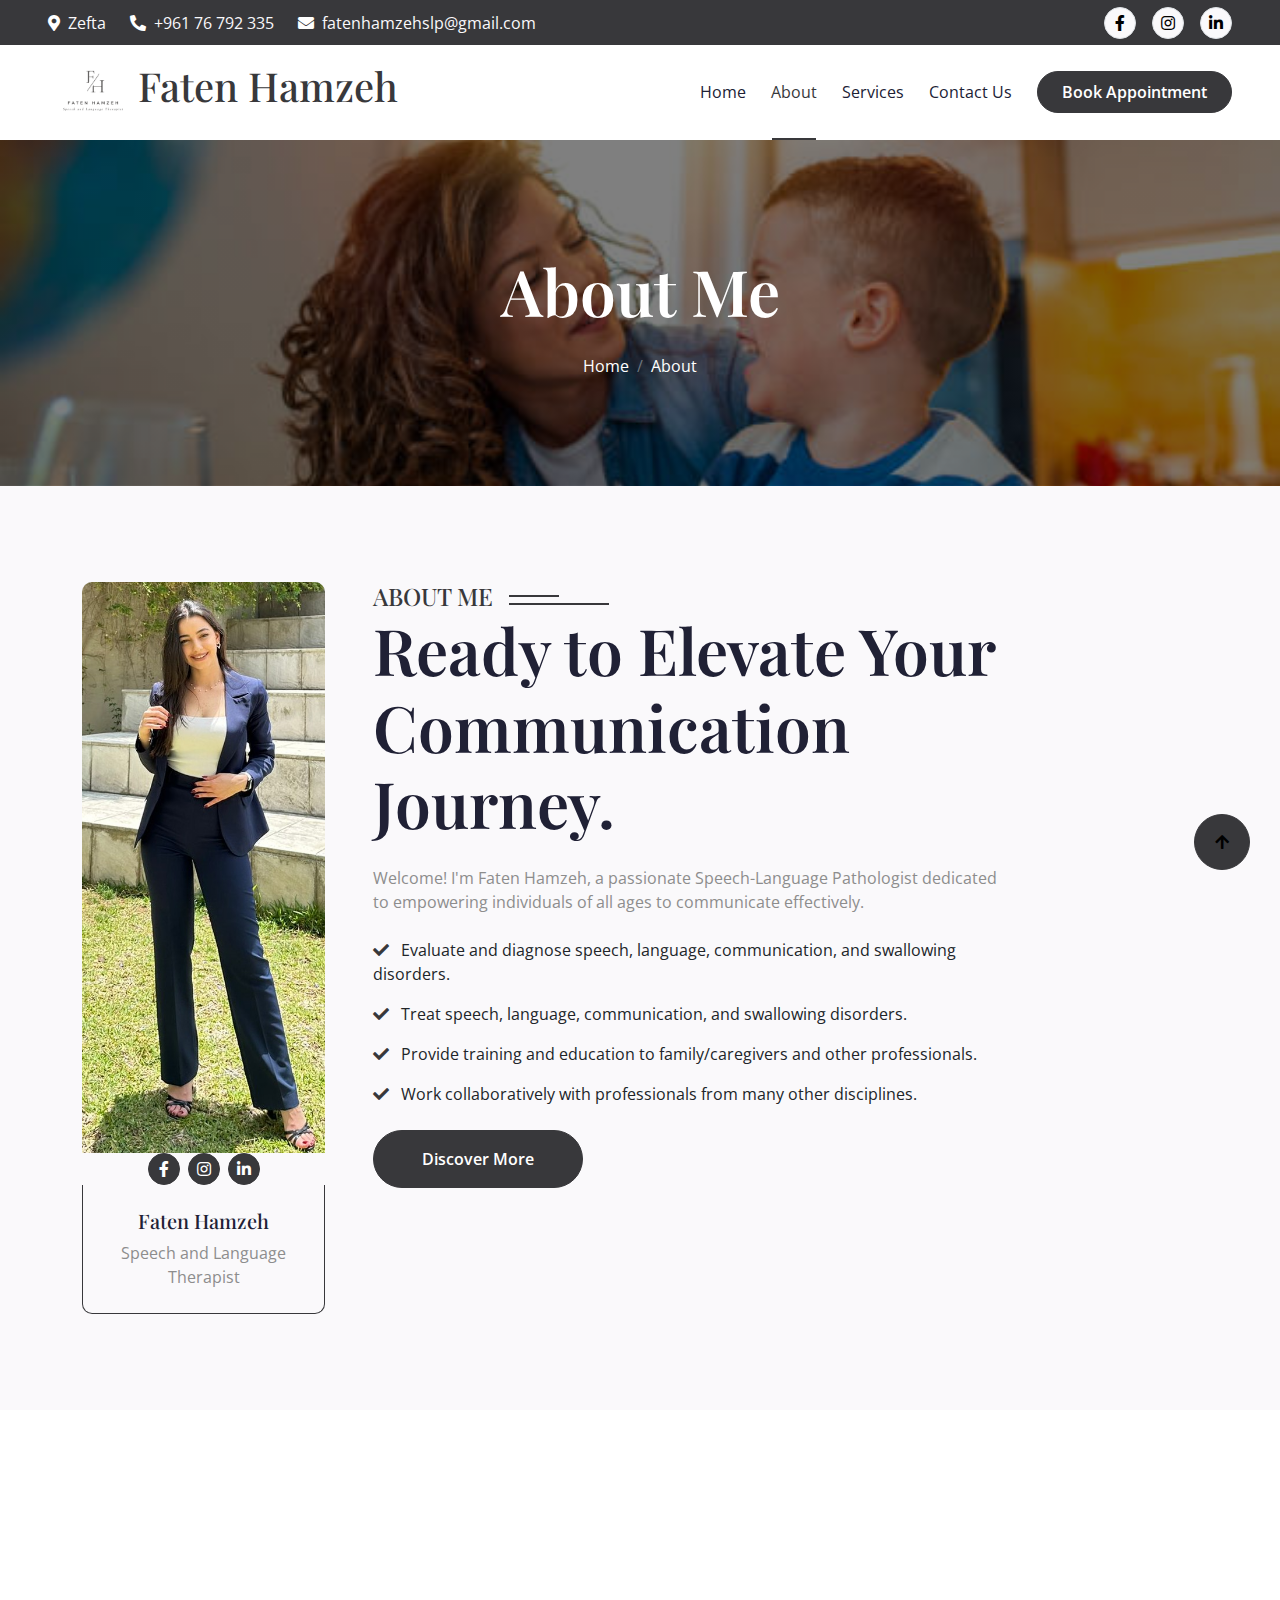
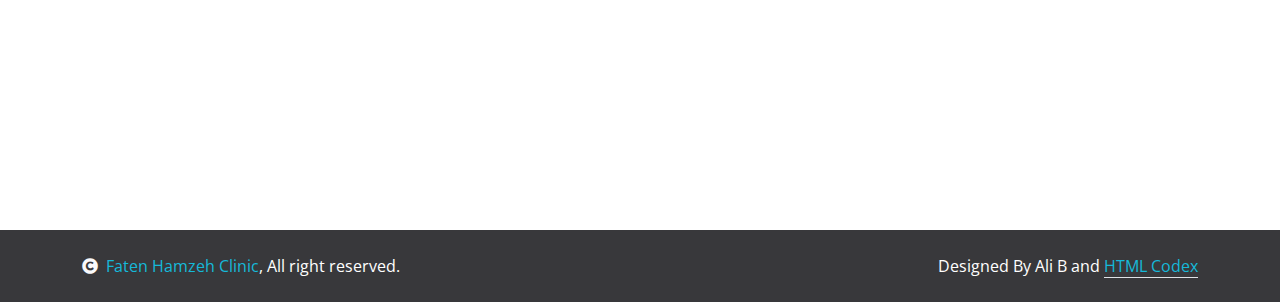
==== commit 635d4bfd: "v2" ====
--- a/about.html
+++ b/about.html
@@ -46,16 +46,15 @@
                 <div class="col-lg-8 text-center text-lg-start mb-lg-0">
                     <div class="d-flex flex-wrap">
                         <a href="#" class="text-light me-4"><i class="fas fa-map-marker-alt text-primary me-2" style="color: white !important;"></i>Zefta</a>
-                        <a href="#" class="text-light me-4"><i class="fas fa-phone-alt text-primary me-2" style="color: white !important;"></i>+01234567890</a>
+                        <a href="#" class="text-light me-4"><i class="fas fa-phone-alt text-primary me-2" style="color: white !important;"></i>+961 76 792 335</a>
                         <a href="#" class="text-light me-0"><i class="fas fa-envelope text-primary me-2" style="color: white !important;"></i>fatenhamzehslp@gmail.com</a>
                     </div>
                 </div>
                 <div class="col-lg-4 text-center text-lg-end">
                     <div class="d-flex align-items-center justify-content-end">
-                        <a href="#" class="btn btn-light btn-square border rounded-circle nav-fill me-3"><i class="fab fa-facebook-f"></i></a>
-                        <a href="#" class="btn btn-light btn-square border rounded-circle nav-fill me-3"><i class="fab fa-twitter"></i></a>
-                        <a href="#" class="btn btn-light btn-square border rounded-circle nav-fill me-3"><i class="fab fa-instagram"></i></a>
-                        <a href="#" class="btn btn-light btn-square border rounded-circle nav-fill me-0"><i class="fab fa-linkedin-in"></i></a>
+                        <a href="https://www.facebook.com/faten.hamzeh.908" class="btn btn-light btn-square border rounded-circle nav-fill me-3"><i class="fab fa-facebook-f"></i></a>
+                        <a href="https://www.instagram.com/faten.speechie/" class="btn btn-light btn-square border rounded-circle nav-fill me-3"><i class="fab fa-instagram"></i></a>
+                        <a href="https://www.linkedin.com/in/faten-hamzeh/" class="btn btn-light btn-square border rounded-circle nav-fill me-0"><i class="fab fa-linkedin-in"></i></a>
                     </div>
                 </div>
             </div>
@@ -127,10 +126,9 @@
                             <div class="team-img rounded-top h-100">
                                 <img src="img/faten2.JPG" class="img-fluid rounded-top w-100" alt="">
                                 <div class="team-icon d-flex justify-content-center">
-                                    <a class="btn btn-square btn-primary text-white rounded-circle mx-1" href=""><i class="fab fa-facebook-f"></i></a>
-                                    <a class="btn btn-square btn-primary text-white rounded-circle mx-1" href=""><i class="fab fa-twitter"></i></a>
-                                    <a class="btn btn-square btn-primary text-white rounded-circle mx-1" href=""><i class="fab fa-instagram"></i></a>
-                                    <a class="btn btn-square btn-primary text-white rounded-circle mx-1" href=""><i class="fab fa-linkedin-in"></i></a>
+                                    <a class="btn btn-square btn-primary text-white rounded-circle mx-1" href="https://www.facebook.com/faten.hamzeh.908"><i class="fab fa-facebook-f"></i></a>
+                                    <a class="btn btn-square btn-primary text-white rounded-circle mx-1" href="https://www.instagram.com/faten.speechie/"><i class="fab fa-instagram"></i></a>
+                                    <a class="btn btn-square btn-primary text-white rounded-circle mx-1" href="https://www.linkedin.com/in/faten-hamzeh/"><i class="fab fa-linkedin-in"></i></a>
                                 </div>
                             </div>
                             <div class="team-content text-center border border-primary border-top-0 rounded-bottom p-4">
@@ -139,15 +137,16 @@
                             </div>
                         </div>
                     </div>
-                    <div class="col-lg-7 wow fadeInRight" data-wow-delay="0.4s">
+                    <div class="col-lg-7 wow fadeInRight" data-wow-delay="0.4s" style="align-self: baseline;">
                         <div class="section-title text-start mb-5">
                             <h4 class="sub-title pe-3 mb-0">About Me</h4>
                             <h1 class="display-3 mb-4">Ready to Elevate Your Communication Journey.</h1>
-                            <p class="mb-4">Welcome! I'm Faten Hamzeh, a passionate Speech-Language Pathologist dedicated to empowering individuals of all ages to communicate effectively. With a deep commitment to personalized care, I provide comprehensive assessments and tailored therapy sessions to address a wide range of speech, language, and communication challenges. Whether it's articulation, language development, or fluency, I strive to create a supportive and nurturing environment where each client can reach their full potential. Let's embark on this journey together towards improved communication and enhanced quality of life.</p>
+                            <p class="mb-4">Welcome! I'm Faten Hamzeh, a passionate Speech-Language Pathologist dedicated to empowering individuals of all ages to communicate effectively. </p>
                             <div class="mb-4">
-                                <p class="text-secondary"><i class="fa fa-check text-primary me-2"></i> Building stronger communities through advocacy, education, and accessible speech services.</p>
-                                <p class="text-secondary"><i class="fa fa-check text-primary me-2"></i> Ensuring holistic communication wellness beyond speech alone.</p>
-                                <p class="text-secondary"><i class="fa fa-check text-primary me-2"></i> Tailoring therapy for individual communication success.</p>
+                                <p class="text-secondary"><i class="fa fa-check text-primary me-2"></i> Evaluate and diagnose speech, language, communication, and swallowing disorders.</p>
+                                <p class="text-secondary"><i class="fa fa-check text-primary me-2"></i> Treat speech, language, communication, and swallowing disorders.</p>
+                                <p class="text-secondary"><i class="fa fa-check text-primary me-2"></i> Provide training and education to family/caregivers and other professionals.</p>
+                                <p class="text-secondary"><i class="fa fa-check text-primary me-2"></i> Work collaboratively with professionals from many other disciplines.</p>
                             </div>
                             <a href="about.html" class="btn btn-primary rounded-pill text-white py-3 px-5">Discover More</a>
                         </div>
@@ -157,230 +156,6 @@
         </div>
         <!-- About End -->
 
-
-        <!-- Team Start -->
-        <!-- <div class="container-fluid team py-5">
-            <div class="container py-5">
-                <div class="section-title mb-5 wow fadeInUp" data-wow-delay="0.1s">
-                    <div class="sub-style">
-                        <h4 class="sub-title px-3 mb-0">Meet our team</h4>
-                    </div>
-                    <h1 class="display-3 mb-4">Physiotherapy Services from Professional Therapist</h1>
-                    <p class="mb-0">Lorem ipsum dolor sit amet consectetur adipisicing elit. Quaerat deleniti amet at atque sequi quibusdam cumque itaque repudiandae temporibus, eius nam mollitia voluptas maxime veniam necessitatibus saepe in ab? Repellat!</p>
-                </div>
-                <div class="row g-4 justify-content-center">
-                    <div class="col-md-6 col-lg-6 col-xl-3 wow fadeInUp" data-wow-delay="0.1s">
-                        <div class="team-item rounded">
-                            <div class="team-img rounded-top h-100">
-                                <img src="img/team-1.jpg" class="img-fluid rounded-top w-100" alt="">
-                                <div class="team-icon d-flex justify-content-center">
-                                    <a class="btn btn-square btn-primary text-white rounded-circle mx-1" href=""><i class="fab fa-facebook-f"></i></a>
-                                    <a class="btn btn-square btn-primary text-white rounded-circle mx-1" href=""><i class="fab fa-twitter"></i></a>
-                                    <a class="btn btn-square btn-primary text-white rounded-circle mx-1" href=""><i class="fab fa-instagram"></i></a>
-                                    <a class="btn btn-square btn-primary text-white rounded-circle mx-1" href=""><i class="fab fa-linkedin-in"></i></a>
-                                </div>
-                            </div>
-                            <div class="team-content text-center border border-primary border-top-0 rounded-bottom p-4">
-                                <h5>Full Name</h5>
-                                <p class="mb-0">Message Physio Therapist</p>
-                            </div>
-                        </div>
-                    </div>
-                    <div class="col-md-6 col-lg-6 col-xl-3 wow fadeInUp" data-wow-delay="0.3s">
-                        <div class="team-item rounded">
-                            <div class="team-img rounded-top h-100">
-                                <img src="img/team-2.jpg" class="img-fluid rounded-top w-100" alt="">
-                                <div class="team-icon d-flex justify-content-center">
-                                    <a class="btn btn-square btn-primary text-white rounded-circle mx-1" href=""><i class="fab fa-facebook-f"></i></a>
-                                    <a class="btn btn-square btn-primary text-white rounded-circle mx-1" href=""><i class="fab fa-twitter"></i></a>
-                                    <a class="btn btn-square btn-primary text-white rounded-circle mx-1" href=""><i class="fab fa-instagram"></i></a>
-                                    <a class="btn btn-square btn-primary text-white rounded-circle mx-1" href=""><i class="fab fa-linkedin-in"></i></a>
-                                </div>
-                            </div>
-                            <div class="team-content text-center border border-primary border-top-0 rounded-bottom p-4">
-                                <h5>Full Name</h5>
-                                <p class="mb-0">Rehabilitation Therapist</p>
-                            </div>
-                        </div>
-                    </div>
-                    <div class="col-md-6 col-lg-6 col-xl-3 wow fadeInUp" data-wow-delay="0.5s">
-                        <div class="team-item rounded">
-                            <div class="team-img rounded-top h-100">
-                                <img src="img/team-3.jpg" class="img-fluid rounded-top w-100" alt="">
-                                <div class="team-icon d-flex justify-content-center">
-                                    <a class="btn btn-square btn-primary text-white rounded-circle mx-1" href=""><i class="fab fa-facebook-f"></i></a>
-                                    <a class="btn btn-square btn-primary text-white rounded-circle mx-1" href=""><i class="fab fa-twitter"></i></a>
-                                    <a class="btn btn-square btn-primary text-white rounded-circle mx-1" href=""><i class="fab fa-instagram"></i></a>
-                                    <a class="btn btn-square btn-primary text-white rounded-circle mx-1" href=""><i class="fab fa-linkedin-in"></i></a>
-                                </div>
-                            </div>
-                            <div class="team-content text-center border border-primary border-top-0 rounded-bottom p-4">
-                                <h5>Full Name</h5>
-                                <p class="mb-0">Doctor of Physical therapy</p>
-                            </div>
-                        </div>
-                    </div>
-                    <div class="col-md-6 col-lg-6 col-xl-3 wow fadeInUp" data-wow-delay="0.7s">
-                        <div class="team-item rounded">
-                            <div class="team-img rounded-top h-100">
-                                <img src="img/team-4.jpg" class="img-fluid rounded-top w-100" alt="">
-                                <div class="team-icon d-flex justify-content-center">
-                                    <a class="btn btn-square btn-primary text-white rounded-circle mx-1" href=""><i class="fab fa-facebook-f"></i></a>
-                                    <a class="btn btn-square btn-primary text-white rounded-circle mx-1" href=""><i class="fab fa-twitter"></i></a>
-                                    <a class="btn btn-square btn-primary text-white rounded-circle mx-1" href=""><i class="fab fa-instagram"></i></a>
-                                    <a class="btn btn-square btn-primary text-white rounded-circle mx-1" href=""><i class="fab fa-linkedin-in"></i></a>
-                                </div>
-                            </div>
-                            <div class="team-content text-center border border-primary border-top-0 rounded-bottom p-4">
-                                <h5>Full Name</h5>
-                                <p class="mb-0">Doctor of Physical therapy</p>
-                            </div>
-                        </div>
-                    </div>
-                </div>
-            </div>
-        </div> -->
-        <!-- Team End -->
-
-
-        <!-- Feature Start -->
-        <div class="container-fluid feature py-5">
-            <div class="container py-5">
-                <div class="section-title mb-5 wow fadeInUp" data-wow-delay="0.1s">
-                    <div class="sub-style">
-                        <h4 class="sub-title px-3 mb-0">Why Choose Me</h4>
-                    </div>
-                    <h1 class="display-3 mb-4">Get and Elevate Your Communication skills</h1>
-                    <p class="mb-0">Choose me for personalized, expert care that prioritizes your communication goals, success stories, and holistic well-being.</p>
-                </div>
-                <div class="row g-4 justify-content-center">
-                    <div class="col-md-6 col-lg-4 col-xl-3 wow fadeInUp" data-wow-delay="0.1s">
-                        <div class="row-cols-1 feature-item p-4">
-                            <div class="col-12">
-                                <div class="feature-icon mb-4">
-                                    <div class="p-3 d-inline-flex bg-white rounded">
-                                        <i class="fas fa-user-md fa-4x text-primary"></i> 
-                                    </div>
-                                </div>
-                                <div class="feature-content d-flex flex-column">
-                                    <h5 class="mb-4">Personalized Care</h5>
-                                    <p class="mb-0">Experience tailored therapy plans designed to meet your unique communication needs and goals.</p>
-                                </div>
-                            </div>
-                        </div>
-                    </div>
-                    <div class="col-md-6 col-lg-4 col-xl-3 wow fadeInUp" data-wow-delay="0.3s">
-                        <div class="row-cols-1 feature-item p-4">
-                            <div class="col-12">
-                                <div class="feature-icon mb-4">
-                                    <div class="p-3 d-inline-flex bg-white rounded">
-                                        <i class="fas fa-spa fa-4x text-primary"></i> 
-                                    </div>
-                                </div>
-                                <div class="feature-content d-flex flex-column">
-                                    <h5 class="mb-4">Expertise and Experience</h5>
-                                    <p class="mb-0">Benefit from extensive qualifications and years of dedicated service in speech therapy.</p>
-                                </div>
-                            </div>
-                        </div>
-                    </div>
-                    <div class="col-md-6 col-lg-4 col-xl-3 wow fadeInUp" data-wow-delay="0.5s">
-                        <div class="row-cols-1 feature-item p-4">
-                            <div class="col-12">
-                                <div class="feature-icon mb-4">
-                                    <div class="p-3 d-inline-flex bg-white rounded">
-                                        <i class="fas fa-heart fa-4x text-primary"></i> 
-                                    </div>
-                                </div>
-                                <div class="feature-content d-flex flex-column">
-                                    <h5 class="mb-4">Client Success Stories</h5>
-                                    <p class="mb-0">Discover inspiring testimonials showcasing the positive impact of therapy on individuals' lives.</p>
-                                </div>
-                            </div>
-                        </div>
-                    </div>
-                    <div class="col-md-6 col-lg-4 col-xl-3 wow fadeInUp" data-wow-delay="0.7s">
-                        <div class="row-cols-1 feature-item p-4">
-                            <div class="col-12">
-                                <div class="feature-icon mb-4">
-                                    <div class="p-3 d-inline-flex bg-white rounded">
-                                        <i class="fas fa-spa fa-4x text-primary"></i> 
-                                    </div>
-                                </div>
-                                <div class="feature-content d-flex flex-column">
-                                    <h5 class="mb-4">Holistic Approach</h5>
-                                    <p class="mb-0">Receive comprehensive care addressing speech and overall communication well-being.</p>
-                                </div>
-                            </div>
-                        </div>
-                    </div>
-                    <div class="col-md-6 col-lg-4 col-xl-3 wow fadeInUp" data-wow-delay="0.1s">
-                        <div class="row-cols-1 feature-item p-4">
-                            <div class="col-12">
-                                <div class="feature-icon mb-4">
-                                    <div class="p-3 d-inline-flex bg-white rounded">
-                                        <i class="fas fa-users fa-4x text-primary"></i> 
-                                    </div>
-                                </div>
-                                <div class="feature-content d-flex flex-column">
-                                    <h5 class="mb-4">Continued Support</h5>
-                                    <p class="mb-0">Access ongoing resources and support to maintain progress beyond therapy sessions.</p>
-                                </div>
-                            </div>
-                        </div>
-                    </div>
-                    <div class="col-md-6 col-lg-4 col-xl-3 wow fadeInUp" data-wow-delay="0.3s">
-                        <div class="row-cols-1 feature-item p-4">
-                            <div class="col-12">
-                                <div class="feature-icon mb-4">
-                                    <div class="p-3 d-inline-flex bg-white rounded">
-                                        <i class="fas fa-users fa-4x text-primary"></i> 
-                                    </div>
-                                </div>
-                                <div class="feature-content d-flex flex-column">
-                                    <h5 class="mb-4">Collaborative Environment</h5>
-                                    <p class="mb-0">Engage in a collaborative partnership to ensure effective treatment outcomes.</p>
-                                </div>
-                            </div>
-                        </div>
-                    </div>
-                    <div class="col-md-6 col-lg-4 col-xl-3 wow fadeInUp" data-wow-delay="0.5s">
-                        <div class="row-cols-1 feature-item p-4">
-                            <div class="col-12">
-                                <div class="feature-icon mb-4">
-                                    <div class="p-3 d-inline-flex bg-white rounded">
-                                        <i class="fab fa-pied-piper fa-4x text-primary"></i>
-                                    </div>
-                                </div>
-                                <div class="feature-content d-flex flex-column">
-                                    <h5 class="mb-4">Innovative Techniques</h5>
-                                    <p class="mb-0">Explore cutting-edge methods grounded in the latest research for optimal results.</p>
-                                </div>
-                            </div>
-                        </div>
-                    </div>
-                    <div class="col-md-6 col-lg-4 col-xl-3 wow fadeInUp" data-wow-delay="0.7s">
-                        <div class="row-cols-1 feature-item p-4">
-                            <div class="col-12">
-                                <div class="feature-icon mb-4">
-                                    <div class="p-3 d-inline-flex bg-white rounded">
-                                        <i class="fas fa-hospital-user fa-4x text-primary"></i> 
-                                    </div>
-                                </div>
-                                <div class="feature-content d-flex flex-column">
-                                    <h5 class="mb-4">Accessibility</h5>
-                                    <p class="mb-0">Enjoy flexible scheduling options and convenient virtual consultations for accessible care.</p>
-                                </div>
-                            </div>
-                        </div>
-                    </div>
-                    <div class="col-12 text-center wow fadeInUp" data-wow-delay="0.2s">
-                        <a href="about.html" class="btn btn-primary rounded-pill text-white py-3 px-5">More Details</a>
-                    </div>
-                </div>
-            </div>
-        </div>
-        <!-- Feature End -->
 
 
         <!-- Footer Start -->
@@ -394,10 +169,9 @@
                             </p>
                             <div class="d-flex align-items-center">
                                 <i class="fas fa-share fa-2x text-white me-2"></i>
-                                <a class="btn-square btn btn-primary text-white rounded-circle mx-1" href=""><i class="fab fa-facebook-f"></i></a>
-                                <a class="btn-square btn btn-primary text-white rounded-circle mx-1" href=""><i class="fab fa-twitter"></i></a>
-                                <a class="btn-square btn btn-primary text-white rounded-circle mx-1" href=""><i class="fab fa-instagram"></i></a>
-                                <a class="btn-square btn btn-primary text-white rounded-circle mx-1" href=""><i class="fab fa-linkedin-in"></i></a>
+                                <a class="btn-square btn btn-primary text-white rounded-circle mx-1" href="https://www.facebook.com/faten.hamzeh.908"><i class="fab fa-facebook-f"></i></a>
+                                <a class="btn-square btn btn-primary text-white rounded-circle mx-1" href="https://www.instagram.com/faten.speechie/"><i class="fab fa-instagram"></i></a>
+                                <a class="btn-square btn btn-primary text-white rounded-circle mx-1" href="https://www.linkedin.com/in/faten-hamzeh/"><i class="fab fa-linkedin-in"></i></a>
                             </div>
                         </div>
                     </div>
@@ -406,23 +180,23 @@
                             <h4 class="mb-4 text-white">Quick Links</h4>
                             <a href=""><i class="fas fa-angle-right me-2"></i> About Us</a>
                             <a href=""><i class="fas fa-angle-right me-2"></i> Contact Us</a>
-                            <a href=""><i class="fas fa-angle-right me-2"></i> Privacy Policy</a>
-                            <a href=""><i class="fas fa-angle-right me-2"></i> Terms & Conditions</a>
+                            <!-- <a href=""><i class="fas fa-angle-right me-2"></i> Privacy Policy</a>
+                            <a href=""><i class="fas fa-angle-right me-2"></i> Terms & Conditions</a> -->
                         </div>
                     </div>
                     <div class="col-md-6 col-lg-6 col-xl-3">
                         <div class="footer-item d-flex flex-column">
                             <h4 class="mb-4 text-white">Faten Services</h4>
-                            <a href=""><i class="fas fa-angle-right me-2"></i> All Services</a>
-                            <a href=""><i class="fas fa-angle-right me-2"></i> Speech and language therapy</a>
+                            <a href="service.html"><i class="fas fa-angle-right me-2"></i> All Services</a>
+                            <!-- <a href=""><i class="fas fa-angle-right me-2"></i> Speech and language therapy</a> -->
                         </div>
                     </div>
                     <div class="col-md-6 col-lg-6 col-xl-3">
                         <div class="footer-item d-flex flex-column">
                             <h4 class="mb-4 text-white">Contact Info</h4>
-                            <a href=""><i class="fa fa-map-marker-alt me-2"></i> Zefta</a>
+                            <a href=""><i class="fa fa-map-marker-alt me-2"></i> Zefta Highway - Center Shouman - 2nd Floor - Faten Hamzeh Clinic</a>
                             <a href=""><i class="fas fa-envelope me-2"></i> fatenhamzehslp@gmail.com</a>
-                            <a href=""><i class="fas fa-phone me-2"></i> +012 345 67890</a>
+                            <a href=""><i class="fas fa-phone me-2"></i> +961 76 792 335</a>
                         </div>
                     </div>
                 </div>
